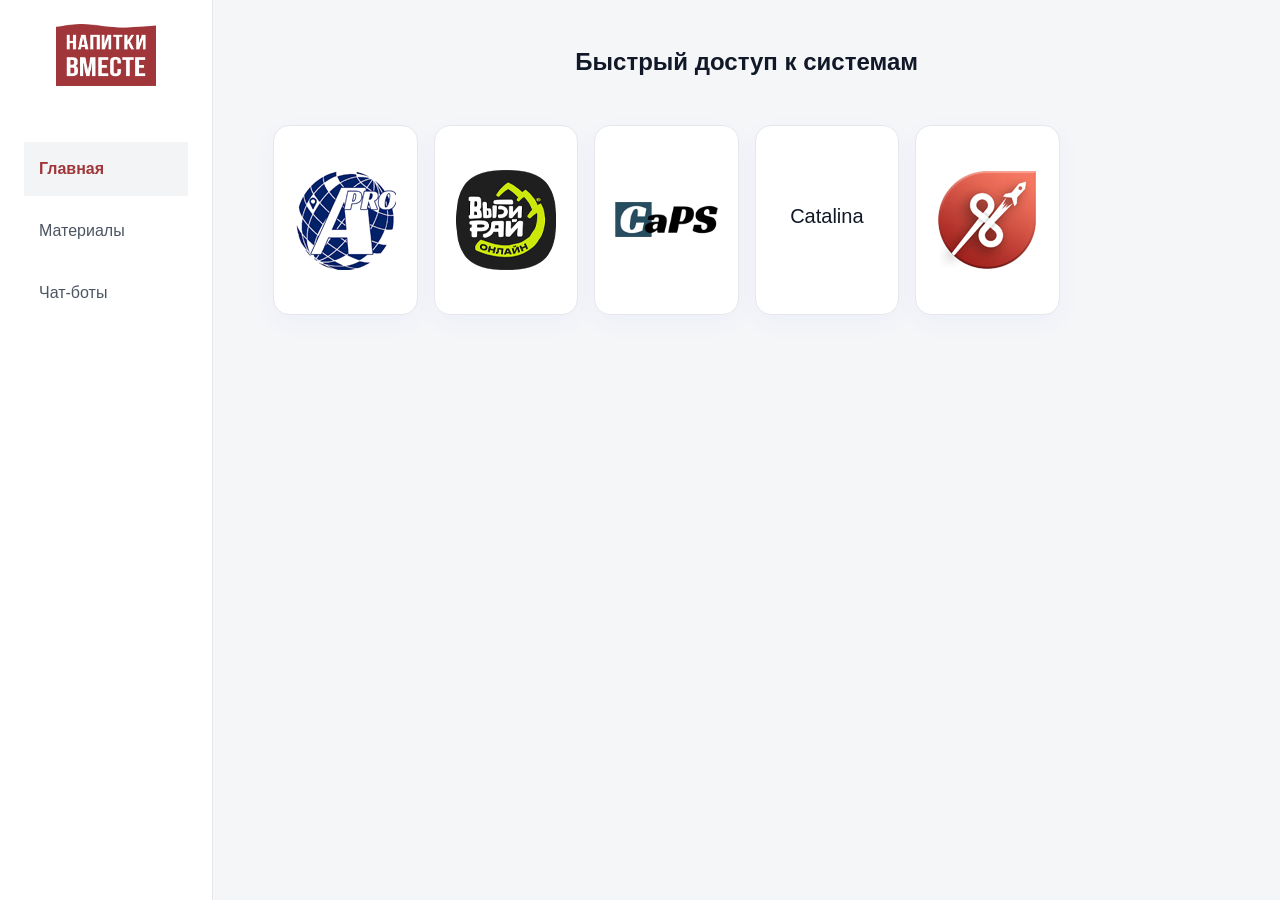
==== index.html @ d073a2fd "fix src images" ====
<!DOCTYPE html>
<html lang="ru">
<head>
    <meta charset="UTF-8">
    <meta name="viewport" content="width=device-width, initial-scale=1.0">
    <link rel="stylesheet" href="src/css/bootstrap.css">
    <link rel="stylesheet" href="src/css/main.css">
    <title>SWEHelp</title>
</head>
<body>
    <div class="page-shell">
        <div data-nav-mobile></div>

        <div class="container-fluid m-0 p-0">
            <div class="row min-vh-100 g-0">
                <div data-nav-sidebar></div>

                <main class="col-12 col-md-9 col-lg-10 p-4 p-lg-5">
                    <div class="container-fluid">
                        <div class="mb-4 text-center mb-5">
                            <h2 class="h4 fw-semibold mb-0">Быстрый доступ к системам</h2>
                        </div>

                        <div class="row g-3">
                            <div class="col-12 col-sm-6 col-lg-3 col-xl-2">
                                <a href="https://napitkivmeste.tech/atlas/" class="tile-link h-100 d-flex justify-content-center align-items-center">
                                    <div class="tile-body ">
                                        <img src="src/img/icon_text/Atlas.png" class="h-25" alt="Atlas" />
                                    </div>
                                    <span class="tile-hover">Перейти</span>
                                </a>
                            </div>
                            <div class="col-12 col-sm-6 col-lg-3 col-xl-2">
                                <a href="https://xn--80aabd5ahbordgv4l.xn--p1ai/" class="tile-link h-100 d-flex justify-content-center align-items-center">
                                    <div class="tile-body ">
                                        <img src="src/img/icon_text/b2b.png" class="m-0 p-0" alt="B2B" />
                                    </div>
                                    <span class="tile-hover">Перейти</span>
                                </a>
                            </div>
                            <div class="col-12 col-sm-6 col-lg-3 col-xl-2">
                                <a href="https://caps.napitkivmeste.tech/" class="tile-link h-100 d-flex justify-content-center align-items-center">
                                    <div class="tile-body ">
                                        <img src="src/img/icon_text/caps.png" class="m-0 p-0" alt="Caps" />
                                    </div>
                                    <span class="tile-hover">Перейти</span>
                                </a>
                            </div>
                            <div class="col-12 col-sm-6 col-lg-3 col-xl-2">
                                <a href="https://napitkivmeste.tech/catalina/" class="tile-link h-100 d-flex justify-content-center align-items-center">
                                    <div class="tile-body ">
                                        <h5>Catalina</h5>
                                    </div>
                                    <span class="tile-hover">Перейти</span>
                                </a>
                            </div>
                            <div class="col-12 col-sm-6 col-lg-3 col-xl-2">
                                <a href="https://sweweb3ru.napitkivmeste.pro/SalesWorksWeb_SCBD_Support/Login.aspx?ReturnUrl=%2fSalesWorksWeb_SCBD_Support%2fdefault.aspx#Product=MzM4MDQ%3d%24MzA2OQ%3d%3d%24QXphdFphZw%3d%3d&ViewMode=View" class="tile-link h-100 d-flex justify-content-center align-items-center">
                                    <div class="tile-body ">
                                        <img src="src/img/icon_text/swe.png" class="m-0 p-0" alt="SWE" />
                                    </div>
                                    <span class="tile-hover">Перейти</span>
                                </a>
                            </div>
                        </div>
                    </div>
                </main>
            </div>
        </div>
    </div>

    <script src="src/js/bootstrap.js"></script>
    <script src="src/js/main.js"></script>
</body>
</html>
---- src/css/main.css ----
* {
    box-sizing: border-box;
}

body {
    margin: 0;
    font-family: "Segoe UI", Roboto, Arial, sans-serif;
    background: #f5f6f8;
    color: #111827;
}

.page-shell {
    min-height: 100vh;
}

.sidebar {
    background: #ffffff;
    border-right: 1px solid #e5e7eb;
}

.brand {
    font-size: 1.1rem;
    font-weight: 700;
    letter-spacing: 0.02em;
}
.brand img {
    width: 100px;
}

.sidebar .nav-link,
.offcanvas-body .nav-link {
    color: #4b5563;
    transition: all 0.2s ease;
    padding: 15px;
    font-weight: 500;
}

.sidebar .nav-link:hover,
.sidebar .nav-link.active,
.offcanvas-body .nav-link:hover,
.offcanvas-body .nav-link.active {
    padding-left: 50;
    background: #f3f4f6;
}
.sidebar .nav-link.active,
.offcanvas-body .nav-link.active {
    color: #A03639;
    font-weight: bold;
}

.tile-link {
    position: relative;
    display: block;
    overflow: hidden;
    min-height: 190px;
    padding: 1.25rem;
    border: 1px solid #e5e7eb;
    border-radius: 1rem;
    background: #ffffff;
    color: inherit;
    text-decoration: none;
    box-shadow: 0 8px 24px rgba(2, 82, 255, 0.04);
    transition: transform 0.2s ease, box-shadow 0.2s ease;
}

.tile-link:hover {
    transform: translateY(-2px);
    box-shadow: 0 12px 32px rgba(17, 24, 39, 0.08);
}

.tile-body {
    position: relative;
    z-index: 1;
}

.tile-link img,
.tile-body img {
    width: auto;
    max-width: 100%;
    object-fit: contain;
    height: auto;
    display: block;
}

.tile-number {
    display: inline-block;
    margin-bottom: 1rem;
    font-size: 0.8rem;
    font-weight: 700;
    letter-spacing: 0.16em;
    color: #A03639;
}

.tile-hover {
    position: absolute;
    left: 0;
    right: 0;
    bottom: 0;
    height: 40px;
    display: flex;
    align-items: center;
    justify-content: center;
    background: #A03639;
    color: #ffffff;
    font-size: 0.9rem;
    font-weight: 600;
    transform: translateY(100%);
    transition: transform 0.25s ease;
}

.tile-link:hover .tile-hover {
    transform: translateY(0);
}

.content-card {
    background: #ffffff;
    border: 1px solid #e5e7eb;
    border-radius: 1rem;
    box-shadow: 0 10px 30px rgba(0, 81, 255, 0.04);
}

.btn-dark {
    border-radius: 999px;
    padding: 0.6rem 1.1rem;
}

.card-wrapper {
    display: flex;
}

.card-wrapper .card {
    width: 100%;
    height: 100%;
    display: flex;
    flex-direction: column;
}

.card-wrapper .card-body {
    display: flex;
    flex-direction: column;
    flex: 1;
}

.card-wrapper .card-text {
    flex: 1;
}

.chat-action-btn {
    width: 48px;
    height: 48px;
    display: inline-flex;
    align-items: center;
    justify-content: center;
    padding: 0;
    border-radius: 0.75rem;
    flex-shrink: 0;
    text-decoration: none;
}

.chat-action-btn:hover,
.chat-action-btn:focus-visible {
    color: inherit;
    text-decoration: none;
}

.chat-action-btn img {
    width: 20px;
    height: 20px;
    display: block;
    object-fit: contain;
    filter: brightness(0) invert(1);
}

/* resources */
.head-block input {
    padding: 10px;
    border-radius: 6px;
    max-width: 260px;
}

.resource-accordion {
    border: 1px solid #e5e7eb;
    border-radius: 1rem;
    background: #ffffff;
    overflow: hidden;
}



.accordion-toggle {
    color: #111827;
    font-size: 1rem;
    height: 85px;
}

.accordion-toggle:hover {
    background: #f9fafb;
}

.accordion-icon {
    display: inline-flex;
    align-items: center;
    justify-content: center;
    width: 24px;
    height: 24px;
    border-radius: 50%;
    background: #f3f4f6;
    transition: background 0.2s ease;
    font-weight: 700;
}

.accordion-icon::after {
    content: '+';
    color: #111827;
    font-size: 1rem;
}

.accordion-toggle.collapsed .accordion-icon::after {
    content: '+';
}
.accordion-toggle:not(.collapsed) .accordion-icon::after {
    content: '-';
}
.resource-accordion .title {
    font-weight: bold;
}
.resource-accordion .title img {
    width: 50px;
}
.resource-accordion .title span {
    margin-left: 0.5rem;
}

.row.accordion {
    align-items: flex-start;
}
.resource-list {
    padding: 1rem;
    border-radius: 0.8rem;
    background: #f9fafb;
    border: 1px solid #eceff3;
}

.resource-list a {
    color: #374151;
    text-decoration: none;
}

.resource-list a:hover {
    color: #A03639;
}

.list-item {
    width: 100%;
}

.item-icon {
    width:50px;
    height:50px;
    display: inline-flex;
    align-items: center;
    justify-content: center;
    border-radius: 0.7rem;
    color: #A03639;
    font-size: 1.05rem;
}

.item-content {
    flex: 1;
}

@media (max-width: 767.98px) {
    .head-block input {
        max-width: 100%;
    }
}

/* chats */
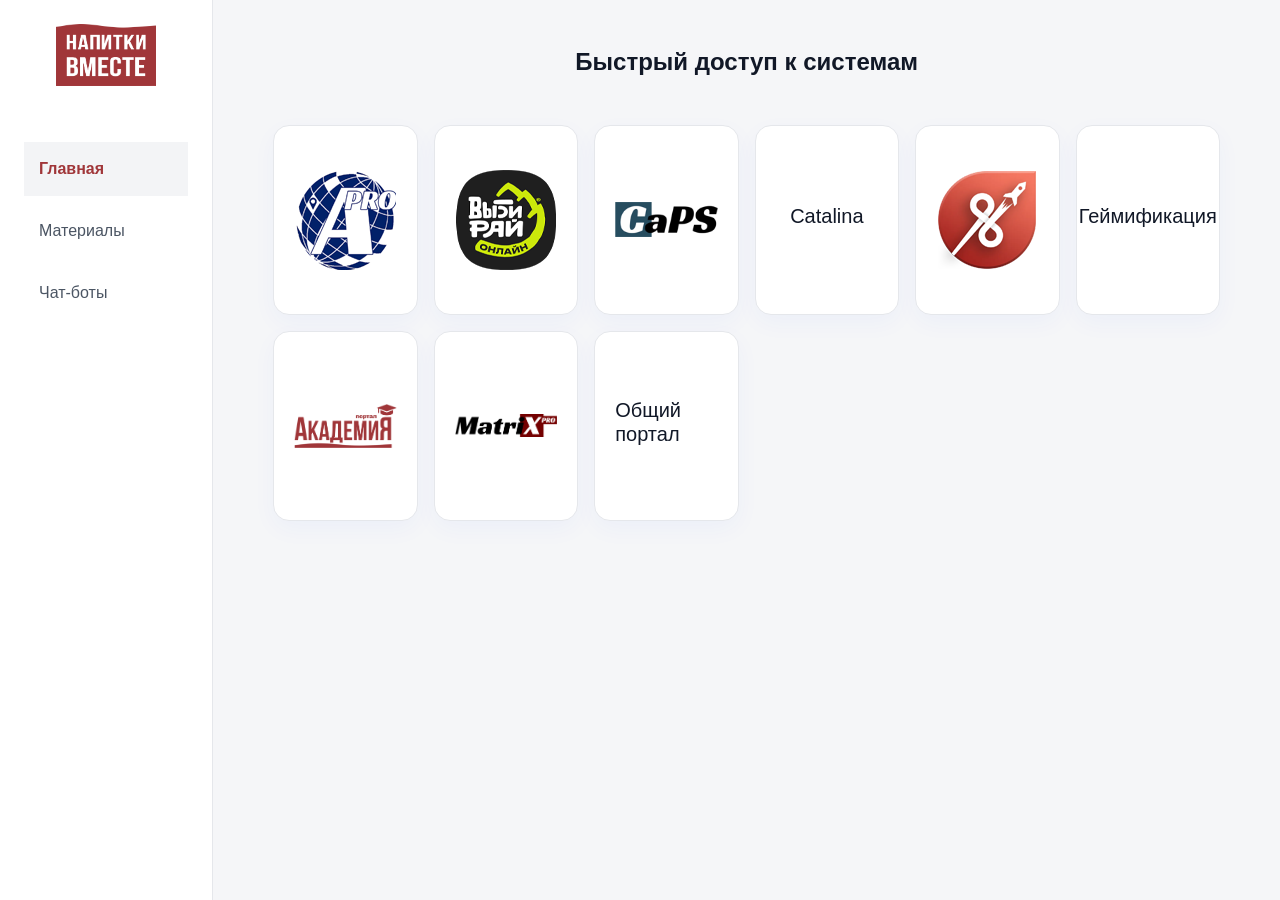
==== commit 2f69acd1: "add btn-link and replace text to tmar" ====
--- a/index.html
+++ b/index.html
@@ -62,6 +62,38 @@
                                     <span class="tile-hover">Перейти</span>
                                 </a>
                             </div>
+                            <div class="col-12 col-sm-6 col-lg-3 col-xl-2">
+                                <a href="https://napitkivmeste.tech/a-gami/login" class="tile-link h-100 d-flex justify-content-center align-items-center">
+                                    <div class="tile-body ">
+                                        <h5>Геймификация</h5>
+                                    </div>
+                                    <span class="tile-hover">Перейти</span>
+                                </a>
+                            </div>
+                            <div class="col-12 col-sm-6 col-lg-3 col-xl-2">
+                                <a href="https://academia-portal.napitkivmeste.ru/home" class="tile-link h-100 d-flex justify-content-center align-items-center">
+                                    <div class="tile-body ">
+                                        <img src="src/img/icon_text/academia.png" class="m-0 p-0" alt="Академия" />
+                                    </div>
+                                    <span class="tile-hover">Перейти</span>
+                                </a>
+                            </div>
+                            <div class="col-12 col-sm-6 col-lg-3 col-xl-2">
+                                <a href="https://napitkivmeste.tech/matrix/" class="tile-link h-100 d-flex justify-content-center align-items-center">
+                                    <div class="tile-body ">
+                                        <img src="src/img/icon_text/matrix.png" class="m-0 p-0" alt="Академия" />
+                                    </div>
+                                    <span class="tile-hover">Перейти</span>
+                                </a>
+                            </div>
+                            <div class="col-12 col-sm-6 col-lg-3 col-xl-2">
+                                <a href="https://napitkivmeste.tech/" class="tile-link h-100 d-flex justify-content-center align-items-center">
+                                    <div class="tile-body ">
+                                        <h5>Общий портал</h5>
+                                    </div>
+                                    <span class="tile-hover">Перейти</span>
+                                </a>
+                            </div>
                         </div>
                     </div>
                 </main>
--- a/src/css/main.css
+++ b/src/css/main.css
@@ -156,6 +156,10 @@
     flex-shrink: 0;
     text-decoration: none;
 }
+.chat-action-btn#max {
+    background-color: #7f0dfd;
+    border: 1px solid #7f0dfd;
+}
 
 .chat-action-btn:hover,
 .chat-action-btn:focus-visible {
@@ -275,4 +279,4 @@
     }
 }
 
-/* chats */+/* chats */
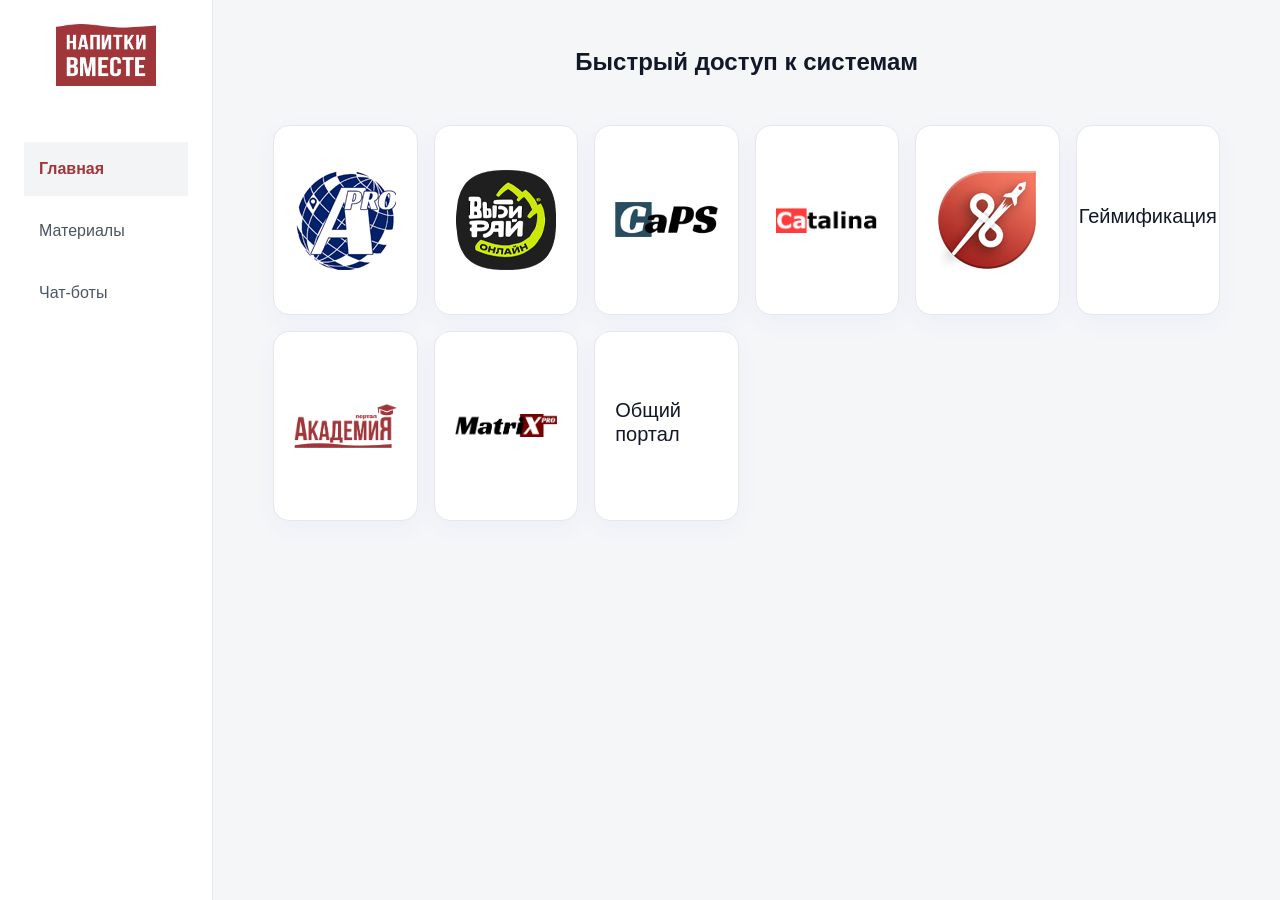
==== commit d686517d: "change logo catalina" ====
--- a/index.html
+++ b/index.html
@@ -49,7 +49,7 @@
                             <div class="col-12 col-sm-6 col-lg-3 col-xl-2">
                                 <a href="https://napitkivmeste.tech/catalina/" class="tile-link h-100 d-flex justify-content-center align-items-center">
                                     <div class="tile-body ">
-                                        <h5>Catalina</h5>
+                                        <img src="src/img/icon_text/Catalina.png" class="m-0 p-0" alt="Catalina">
                                     </div>
                                     <span class="tile-hover">Перейти</span>
                                 </a>
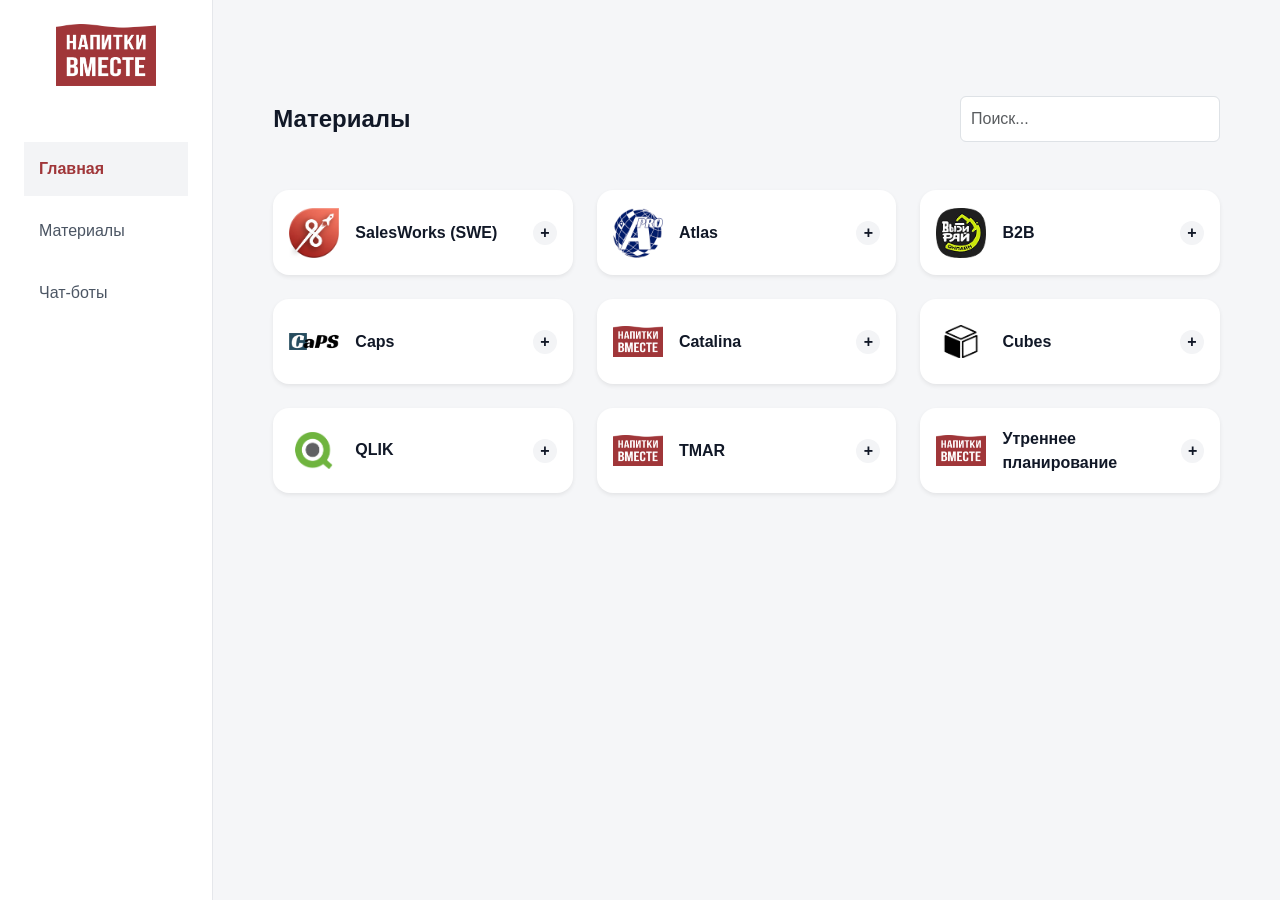
==== commit 18466c07: "change start pages" ====
--- a/index.html
+++ b/index.html
@@ -4,6 +4,7 @@
     <meta charset="UTF-8">
     <meta name="viewport" content="width=device-width, initial-scale=1.0">
     <link rel="stylesheet" href="src/css/bootstrap.css">
+    <link rel="stylesheet" href="https://cdn.jsdelivr.net/npm/bootstrap-icons@1.11.3/font/bootstrap-icons.min.css">
     <link rel="stylesheet" href="src/css/main.css">
     <title>SWEHelp</title>
 </head>
@@ -17,84 +18,464 @@
 
                 <main class="col-12 col-md-9 col-lg-10 p-4 p-lg-5">
                     <div class="container-fluid">
-                        <div class="mb-4 text-center mb-5">
-                            <h2 class="h4 fw-semibold mb-0">Быстрый доступ к системам</h2>
+                        <div class="head-block mb-4 mb-md-5 mt-3 mt-md-5 d-flex flex-column flex-md-row align-items-md-center justify-content-between gap-2">
+                            <h2 class="h4 fw-semibold mb-0 text-center">Материалы</h2>
+                            <input type="text" class="form-control w-md-25" placeholder="Поиск..." />
                         </div>
-
-                        <div class="row g-3">
-                            <div class="col-12 col-sm-6 col-lg-3 col-xl-2">
-                                <a href="https://napitkivmeste.tech/atlas/" class="tile-link h-100 d-flex justify-content-center align-items-center">
-                                    <div class="tile-body ">
-                                        <img src="src/img/icon_text/Atlas.png" class="h-25" alt="Atlas" />
-                                    </div>
-                                    <span class="tile-hover">Перейти</span>
-                                </a>
-                            </div>
-                            <div class="col-12 col-sm-6 col-lg-3 col-xl-2">
-                                <a href="https://xn--80aabd5ahbordgv4l.xn--p1ai/" class="tile-link h-100 d-flex justify-content-center align-items-center">
-                                    <div class="tile-body ">
-                                        <img src="src/img/icon_text/b2b.png" class="m-0 p-0" alt="B2B" />
-                                    </div>
-                                    <span class="tile-hover">Перейти</span>
-                                </a>
-                            </div>
-                            <div class="col-12 col-sm-6 col-lg-3 col-xl-2">
-                                <a href="https://caps.napitkivmeste.tech/" class="tile-link h-100 d-flex justify-content-center align-items-center">
-                                    <div class="tile-body ">
-                                        <img src="src/img/icon_text/caps.png" class="m-0 p-0" alt="Caps" />
-                                    </div>
-                                    <span class="tile-hover">Перейти</span>
-                                </a>
-                            </div>
-                            <div class="col-12 col-sm-6 col-lg-3 col-xl-2">
-                                <a href="https://napitkivmeste.tech/catalina/" class="tile-link h-100 d-flex justify-content-center align-items-center">
-                                    <div class="tile-body ">
-                                        <img src="src/img/icon_text/Catalina.png" class="m-0 p-0" alt="Catalina">
-                                    </div>
-                                    <span class="tile-hover">Перейти</span>
-                                </a>
-                            </div>
-                            <div class="col-12 col-sm-6 col-lg-3 col-xl-2">
-                                <a href="https://sweweb3ru.napitkivmeste.pro/SalesWorksWeb_SCBD_Support/Login.aspx?ReturnUrl=%2fSalesWorksWeb_SCBD_Support%2fdefault.aspx#Product=MzM4MDQ%3d%24MzA2OQ%3d%3d%24QXphdFphZw%3d%3d&ViewMode=View" class="tile-link h-100 d-flex justify-content-center align-items-center">
-                                    <div class="tile-body ">
-                                        <img src="src/img/icon_text/swe.png" class="m-0 p-0" alt="SWE" />
-                                    </div>
-                                    <span class="tile-hover">Перейти</span>
-                                </a>
-                            </div>
-                            <div class="col-12 col-sm-6 col-lg-3 col-xl-2">
-                                <a href="https://napitkivmeste.tech/a-gami/login" class="tile-link h-100 d-flex justify-content-center align-items-center">
-                                    <div class="tile-body ">
-                                        <h5>Геймификация</h5>
-                                    </div>
-                                    <span class="tile-hover">Перейти</span>
-                                </a>
-                            </div>
-                            <div class="col-12 col-sm-6 col-lg-3 col-xl-2">
-                                <a href="https://academia-portal.napitkivmeste.ru/home" class="tile-link h-100 d-flex justify-content-center align-items-center">
-                                    <div class="tile-body ">
-                                        <img src="src/img/icon_text/academia.png" class="m-0 p-0" alt="Академия" />
-                                    </div>
-                                    <span class="tile-hover">Перейти</span>
-                                </a>
-                            </div>
-                            <div class="col-12 col-sm-6 col-lg-3 col-xl-2">
-                                <a href="https://napitkivmeste.tech/matrix/" class="tile-link h-100 d-flex justify-content-center align-items-center">
-                                    <div class="tile-body ">
-                                        <img src="src/img/icon_text/matrix.png" class="m-0 p-0" alt="Академия" />
-                                    </div>
-                                    <span class="tile-hover">Перейти</span>
-                                </a>
-                            </div>
-                            <div class="col-12 col-sm-6 col-lg-3 col-xl-2">
-                                <a href="https://napitkivmeste.tech/" class="tile-link h-100 d-flex justify-content-center align-items-center">
-                                    <div class="tile-body ">
-                                        <h5>Общий портал</h5>
-                                    </div>
-                                    <span class="tile-hover">Перейти</span>
-                                </a>
+                        <div class="row accordion" id="resourceAccordion">
+                            
+                            <div class="card-wrapper col-12 col-lg-6 col-xl-4">
+                                <div class="resource-accordion card border-0 shadow-sm h-100 mb-4">
+                                    <div class="card-body p-0">
+                                        <button class="accordion-toggle collapsed w-100 text-start border-0 bg-transparent px-3 py-4 fw-semibold d-flex justify-content-between align-items-center" type="button" data-bs-toggle="collapse" data-bs-target="#resource-swe" aria-expanded="false" aria-controls="resource-swe">
+                                            <div class="title d-flex align-items-center gap-2">
+                                                <img src="src/img/swe.png" alt="SalesWorks" class="icon">
+                                                <span>SalesWorks (SWE)</span>
+                                            </div>
+                                            <span class="accordion-icon"></span>
+                                        </button>
+                                        <div class="collapse" data-bs-parent="#resourceAccordion" id="resource-swe">
+                                            <div class="px-2">
+                                                <div class="row">
+                                                    <ul class="list-group list-group-flush">
+                                                        <li class="list-group-item">
+                                                            <div class="list-item d-flex align-items-center justify-content-between gap-3">
+                                                                <div class="d-flex align-items-center gap-2 flex-grow-1">
+                                                                    <div class="item-icon">
+                                                                        <i class="bi bi-file-earmark-pdf"></i>
+                                                                    </div>
+                                                                    <div class="item-content">
+                                                                        <h6 class="mb-1">Тренинговый материал Работы в системе Sales Works (Mobile)</h6>
+                                                                        <p class="text-muted mb-0 small">PDF</p>
+                                                                    </div>
+                                                                </div>
+                                                                <a class="btn btn-sm btn-primary py-2 px-3" href="src/materials/SWE/Тренинговый_материал_Работа_в_системе_Sales_Works_(Mobile).pdf" target="_blank" rel="noopener noreferrer">Открыть</a>
+                                                            </div>
+                                                        </li>
+                                                        <li class="list-group-item">
+                                                            <div class="list-item d-flex align-items-center justify-content-between gap-3">
+                                                                <div class="d-flex align-items-center gap-2 flex-grow-1">
+                                                                    <div class="item-icon">
+                                                                        <i class="bi bi-file-earmark-pdf"></i>
+                                                                    </div>
+                                                                    <div class="item-content">
+                                                                        <h6 class="mb-1">Тренинговый материал Работа в SWE WEB</h6>
+                                                                        <p class="text-muted mb-0 small">PDF</p>
+                                                                    </div>
+                                                                </div>
+                                                                <a class="btn btn-sm btn-primary py-2 px-3" href="src/materials/SWE/Тренинговый_материал_Работа_в_SWE_WEB.pdf" target="_blank" rel="noopener noreferrer">Открыть</a>
+                                                            </div>
+                                                        </li>
+                                                        <li class="list-group-item">
+                                                            <div class="list-item d-flex align-items-center justify-content-between gap-3">
+                                                                <div class="d-flex align-items-center gap-2 flex-grow-1">
+                                                                    <div class="item-icon">
+                                                                        <i class="bi bi-file-earmark-pdf"></i>
+                                                                    </div>
+                                                                    <div class="item-content">
+                                                                        <h6 class="mb-1">Установочный файл SWE Mobile</h6>
+                                                                        <p class="text-muted mb-0 small">PDF</p>
+                                                                    </div>
+                                                                </div>
+                                                                <a class="btn btn-sm btn-primary py-2 px-3" href="src/materials/SWE/SWEAndroidMobileInstaller 2.73.30.11864.apk" target="_blank" rel="noopener noreferrer">Скачать</a>
+                                                            </div>
+                                                        </li>
+                                                        <li class="list-group-item">
+                                                            <div class="list-item d-flex align-items-center justify-content-between gap-3">
+                                                                <div class="d-flex align-items-center gap-2 flex-grow-1">
+                                                                    <div class="item-icon">
+                                                                        <i class="bi bi-file-earmark-pdf"></i>
+                                                                    </div>
+                                                                    <div class="item-content">
+                                                                        <h6 class="mb-1">Тренинговый материал Работа в системе Sales Works (Manager Module)</h6>
+                                                                        <p class="text-muted mb-0 small">PDF</p>
+                                                                    </div>
+                                                                </div>
+                                                                <a class="btn btn-sm btn-primary py-2 px-3" href="src/materials/SWE/Тренинговый%20материал_Работа%20в%20системе%20Sales%20Works%20(Manager%20Module).pdf" target="_blank" rel="noopener noreferrer">Открыть</a>
+                                                            </div>
+                                                        </li>
+                                                    </ul>
+                                                </div>
+                                            </div>
+                                        </div>
+                                    </div>
+                                </div>
+                            </div>
+
+                            <div class="card-wrapper col-12 col-lg-6 col-xl-4">
+                                <div class="resource-accordion card border-0 shadow-sm h-100 mb-4">
+                                    <div class="card-body p-0">
+                                        <button class="accordion-toggle collapsed w-100 text-start border-0 bg-transparent px-3 py-4 pb-4 fw-semibold d-flex justify-content-between align-items-center" type="button" data-bs-toggle="collapse" data-bs-target="#resource-atlas-sm" aria-expanded="false" aria-controls="resource-atlas-sm">
+                                            <div class="title d-flex align-items-center gap-2">
+                                                <img src="src/img/atlas.png" alt="Atlas" class="icon">
+                                                <span>Atlas</span>
+                                            </div>
+                                            <span class="accordion-icon"></span>
+                                        </button>
+                                        <div class="collapse" data-bs-parent="#resourceAccordion" id="resource-atlas-sm">
+                                            <div class="px-2">
+                                                <div class="row">
+                                                    <ul class="list-group list-group-flush pb-0">
+                                                        <li class="list-group-item">
+                                                            <div class="list-item d-flex align-items-center justify-content-between gap-3">
+                                                                <div class="d-flex align-items-center gap-2 flex-grow-1">
+                                                                    <div class="item-icon">
+                                                                        <i class="bi bi-file-earmark-pdf"></i>
+                                                                    </div>
+                                                                    <div class="item-content">
+                                                                        <h6 class="mb-1">Тренинговый материал AtlasPro</h6>
+                                                                        <p class="text-muted mb-0 small">PDF</p>
+                                                                    </div>
+                                                                </div>
+                                                                <a class="btn btn-sm btn-primary py-2 px-3" href="src/materials/Atlas%20+%20SM/Тренинговый_материал_AtlasPro.pdf" target="_blank" rel="noopener noreferrer">Открыть</a>
+                                                            </div>
+                                                        </li>
+                                                        <li class="list-group-item">
+                                                            <div class="list-item d-flex align-items-center justify-content-between gap-3">
+                                                                <div class="d-flex align-items-center gap-2 flex-grow-1">
+                                                                    <div class="item-icon">
+                                                                        <i class="bi bi-file-earmark-pdf"></i>
+                                                                    </div>
+                                                                    <div class="item-content">
+                                                                        <h6 class="mb-1">Тренинговый материал SmartMerch</h6>
+                                                                        <p class="text-muted mb-0 small">PDF</p>
+                                                                    </div>
+                                                                </div>
+                                                                <a class="btn btn-sm btn-primary py-2 px-3" href="src/materials/Atlas%20+%20SM/Тренинговый_материал_SmartMerch.pdf" target="_blank" rel="noopener noreferrer">Открыть</a>
+                                                            </div>
+                                                        </li>
+                                                    </ul>
+                                                </div>
+                                            </div>
+                                        </div>
+                                    </div>
+                                </div>
+                            </div>
+
+                            <div class="card-wrapper col-12 col-lg-6 col-xl-4">
+                                <div class="resource-accordion card border-0 shadow-sm h-100 mb-4">
+                                    <div class="card-body p-0">
+                                        <button class="accordion-toggle collapsed w-100 text-start border-0 bg-transparent px-3 py-4 pb-4 fw-semibold d-flex justify-content-between align-items-center" type="button" data-bs-toggle="collapse" data-bs-target="#resource-b2b" aria-expanded="false" aria-controls="resource-b2b">
+                                            <div class="title d-flex align-items-center gap-2">
+                                                <img src="src/img/b2b.png" alt="B2B" class="icon">
+                                                <span>B2B</span>
+                                            </div>
+                                            <span class="accordion-icon"></span>
+                                        </button>
+                                        <div class="collapse" data-bs-parent="#resourceAccordion" id="resource-b2b">
+                                            <div class="px-2">
+                                                <div class="row">
+                                                    <ul class="list-group list-group-flush">
+                                                        <li class="list-group-item">
+                                                            <div class="list-item d-flex align-items-center justify-content-between gap-3">
+                                                                <div class="d-flex align-items-center gap-2 flex-grow-1">
+                                                                    <div class="item-icon">
+                                                                        <i class="bi bi-file-earmark-pdf"></i>
+                                                                    </div>
+                                                                    <div class="item-content">
+                                                                        <h6 class="mb-1">Тренинговый материал B2B</h6>
+                                                                        <p class="text-muted mb-0 small">PDF</p>
+                                                                    </div>
+                                                                </div>
+                                                                <a class="btn btn-sm btn-primary py-2 px-3" href="src/materials/B2B/Тренинговый_материал_B2B.pdf" target="_blank" rel="noopener noreferrer">Открыть</a>
+                                                            </div>
+                                                        </li>
+                                                    </ul>
+                                                </div>
+                                            </div>
+                                        </div>
+                                    </div>
+                                </div>
+                            </div>
+
+                            <div class="card-wrapper col-12 col-lg-6 col-xl-4">
+                                <div class="resource-accordion card border-0 shadow-sm h-100 mb-4">
+                                    <div class="card-body p-0">
+                                        <button class="accordion-toggle collapsed w-100 text-start border-0 bg-transparent px-3 py-4 fw-semibold d-flex justify-content-between align-items-center" type="button" data-bs-toggle="collapse" data-bs-target="#resource-caps" aria-expanded="false" aria-controls="resource-caps">
+                                            <div class="title d-flex align-items-center gap-2">
+                                                <img src="src/img/caps.jpg" alt="Caps" class="icon">
+                                                <span>Caps</span>
+                                            </div>
+                                            <span class="accordion-icon"></span>
+                                        </button>
+                                        <div class="collapse" data-bs-parent="#resourceAccordion" id="resource-caps">
+                                            <div class="px-2">
+                                                <div class="row">
+                                                    <ul class="list-group list-group-flush">
+                                                        <li class="list-group-item">
+                                                            <div class="list-item d-flex align-items-center justify-content-between gap-3">
+                                                                <div class="d-flex align-items-center gap-2 flex-grow-1">
+                                                                    <div class="item-icon">
+                                                                        <i class="bi bi-file-earmark-pdf"></i>
+                                                                    </div>
+                                                                    <div class="item-content">
+                                                                        <h6 class="mb-1">Тренинговый материал ТМАР (Для ТСС) </h6>
+                                                                        <p class="text-muted mb-0 small">PDF</p>
+                                                                    </div>
+                                                                </div>
+                                                                <a class="btn btn-sm btn-primary py-2 px-3" href="src/materials/Caps/Тренинговый_материал_Капс.pdf" target="_blank" rel="noopener noreferrer">Открыть</a>
+                                                            </div>
+                                                        </li>
+                                                    </ul>
+                                                </div>
+                                            </div>
+                                        </div>
+                                    </div>
+                                </div>
+                            </div>
+
+                            <div class="card-wrapper col-12 col-lg-6 col-xl-4">
+                                <div class="resource-accordion card border-0 shadow-sm h-100 mb-4">
+                                    <div class="card-body p-0">
+                                        <button class="accordion-toggle collapsed w-100 text-start border-0 bg-transparent px-3 py-4 fw-semibold d-flex justify-content-between align-items-center" type="button" data-bs-toggle="collapse" data-bs-target="#resource-catalina" aria-expanded="false" aria-controls="resource-catalina">
+                                            <div class="title d-flex align-items-center gap-2">
+                                                <img src="src/img/logo.png">
+                                                <span>Catalina</span>
+                                            </div>
+                                            <span class="accordion-icon"></span>
+                                        </button>
+                                        <div class="collapse" data-bs-parent="#resourceAccordion" id="resource-catalina">
+                                            <div class="px-2">
+                                                <div class="row">
+                                                    <ul class="list-group list-group-flush">
+                                                        <li class="list-group-item">
+                                                            <div class="list-item d-flex align-items-center justify-content-between gap-3">
+                                                                <div class="d-flex align-items-center gap-2 flex-grow-1">
+                                                                    <div class="item-icon">
+                                                                        <i class="bi bi-file-earmark-pdf"></i>
+                                                                    </div>
+                                                                    <div class="item-content">
+                                                                        <h6 class="mb-1">Тренинговый материал Catalina</h6>
+                                                                        <p class="text-muted mb-0 small">PDF</p>
+                                                                    </div>
+                                                                </div>
+                                                                <a class="btn btn-sm btn-primary py-2 px-3" href="src/materials/Catalina/Тренинговый_материал_Catalina.pdf" target="_blank" rel="noopener noreferrer">Открыть</a>
+                                                            </div>
+                                                        </li>
+                                                    </ul>
+                                                </div>
+                                            </div>
+                                        </div>
+                                    </div>
+                                </div>
+                            </div>
+
+                            <div class="card-wrapper col-12 col-lg-6 col-xl-4">
+                                <div class="resource-accordion card border-0 shadow-sm h-100 mb-4">
+                                    <div class="card-body p-0">
+                                        <button class="accordion-toggle collapsed w-100 text-start border-0 bg-transparent px-3 py-4 fw-semibold d-flex justify-content-between align-items-center" type="button" data-bs-toggle="collapse" data-bs-target="#resource-cubes" aria-expanded="false" aria-controls="resource-cubes">
+                                            <div class="title d-flex align-items-center gap-2">
+                                                <img src="src/img/Cubes.png" alt="Cubes" class="icon">
+                                                <span>Cubes</span>
+                                            </div>
+                                            <span class="accordion-icon"></span>
+                                        </button>
+                                        <div class="collapse" data-bs-parent="#resourceAccordion" id="resource-cubes">
+                                            <div class="px-2">
+                                                <div class="row">
+                                                    <ul class="list-group list-group-flush">
+                                                        <li class="list-group-item">
+                                                            <div class="list-item d-flex align-items-center justify-content-between gap-3">
+                                                                <div class="d-flex align-items-center gap-2 flex-grow-1">
+                                                                    <div class="item-icon">
+                                                                        <i class="bi bi-file-earmark-pdf"></i>
+                                                                    </div>
+                                                                    <div class="item-content">
+                                                                        <h6 class="mb-1">Изменение подключения в запросах</h6>
+                                                                        <p class="text-muted mb-0 small">PDF</p>
+                                                                    </div>
+                                                                </div>
+                                                                <a class="btn btn-sm btn-primary py-2 px-3" href="src/materials/Cubes/Изменение_подключения_в_запросах.pdf" target="_blank" rel="noopener noreferrer">Открыть</a>
+                                                            </div>
+                                                        </li>
+                                                        <li class="list-group-item">
+                                                            <div class="list-item d-flex align-items-center justify-content-between gap-3">
+                                                                <div class="d-flex align-items-center gap-2 flex-grow-1">
+                                                                    <div class="item-icon">
+                                                                        <i class="bi bi-file-earmark-pdf"></i>
+                                                                    </div>
+                                                                    <div class="item-content">
+                                                                        <h6 class="mb-1">Изменение подключения в кубах</h6>
+                                                                        <p class="text-muted mb-0 small">PDF</p>
+                                                                    </div>
+                                                                </div>
+                                                                <a class="btn btn-sm btn-primary py-2 px-3" href="src/materials/Cubes/Изменение_подключения_в_кубах.pdf" target="_blank" rel="noopener noreferrer">Открыть</a>
+                                                            </div>
+                                                        </li>
+                                                        <li class="list-group-item">
+                                                            <div class="list-item d-flex align-items-center justify-content-between gap-3">
+                                                                <div class="d-flex align-items-center gap-2 flex-grow-1">
+                                                                    <div class="item-icon">
+                                                                        <i class="bi bi-file-earmark-zip"></i>
+                                                                    </div>
+                                                                    <div class="item-content">
+                                                                        <h6 class="mb-1">Cubes.zip</h6>
+                                                                        <p class="text-muted mb-0 small">ZIP</p>
+                                                                    </div>
+                                                                </div>
+                                                                <a class="btn btn-sm btn-primary py-2 px-3" href="src/materials/Cubes/Cubes.zip" target="_blank" rel="noopener noreferrer">Открыть</a>
+                                                            </div>
+                                                        </li>
+                                                    </ul>
+                                                </div>
+                                            </div>
+                                        </div>
+                                    </div>
+                                </div>
+                            </div>
+
+                            <div class="card-wrapper col-12 col-lg-6 col-xl-4">
+                                <div class="resource-accordion card border-0 shadow-sm h-100 mb-4">
+                                    <div class="card-body p-0">
+                                            <button class="accordion-toggle collapsed w-100 text-start border-0 bg-transparent px-3 py-4 fw-semibold d-flex justify-content-between align-items-center" type="button" data-bs-toggle="collapse" data-bs-target="#resource-qlik" aria-expanded="false" aria-controls="resource-qlik">
+                                            <div class="title d-flex align-items-center gap-2">
+                                                <img src="src/img/qlik.png" alt="QLIK" class="icon">
+                                                <span>QLIK</span>
+                                            </div>
+                                            <span class="accordion-icon"></span>
+                                        </button>
+                                        <div class="collapse" data-bs-parent="#resourceAccordion" id="resource-qlik">
+                                            <div class="px-2">
+                                                <div class="row">
+                                                    <ul class="list-group list-group-flush">
+                                                        <li class="list-group-item">
+                                                            <div class="list-item d-flex align-items-center justify-content-between gap-3">
+                                                                <div class="d-flex align-items-center gap-2 flex-grow-1">
+                                                                    <div class="item-icon">
+                                                                        <i class="bi bi-file-earmark-pdf"></i>
+                                                                    </div>
+                                                                    <div class="item-content">
+                                                                        <h6 class="mb-1">Тренинговый материал Qlik Sense Hub DSR</h6>
+                                                                        <p class="text-muted mb-0 small">PDF</p>
+                                                                    </div>
+                                                                </div>
+                                                                <a class="btn btn-sm btn-primary py-2 px-3" href="src/materials/QLIK/Тренинговый_материал_Qlik_Sense_Hub_DSR.pdf" target="_blank" rel="noopener noreferrer">Открыть</a>
+                                                            </div>
+                                                        </li>
+                                                        <li class="list-group-item">
+                                                            <div class="list-item d-flex align-items-center justify-content-between gap-3">
+                                                                <div class="d-flex align-items-center gap-2 flex-grow-1">
+                                                                    <div class="item-icon">
+                                                                        <i class="bi bi-file-earmark-pdf"></i>
+                                                                    </div>
+                                                                    <div class="item-content">
+                                                                        <h6 class="mb-1">Тренинговый материал Qlik Sense Hub</h6>
+                                                                        <p class="text-muted mb-0 small">PDF</p>
+                                                                    </div>
+                                                                </div>
+                                                                <a class="btn btn-sm btn-primary py-2 px-3" href="src/materials/QLIK/Тренинговый_материал_Qlik_Sense_Hub.pdf" target="_blank" rel="noopener noreferrer">Открыть</a>
+                                                            </div>
+                                                        </li>
+                                                        <li class="list-group-item">
+                                                            <div class="list-item d-flex align-items-center justify-content-between gap-3">
+                                                                <div class="d-flex align-items-center gap-2 flex-grow-1">
+                                                                    <div class="item-icon">
+                                                                        <i class="bi bi-file-earmark-pdf"></i>
+                                                                    </div>
+                                                                    <div class="item-content">
+                                                                        <h6 class="mb-1">Тренинговый материал Qlik Sense Hub Trade Equipment</h6>
+                                                                        <p class="text-muted mb-0 small">PDF</p>
+                                                                    </div>
+                                                                </div>
+                                                                <a class="btn btn-sm btn-primary py-2 px-3" href="src/materials/QLIK/Тренинговый%20материал%20Qlik%20Sense%20Hub_Trade%20Equipment.pdf" target="_blank" rel="noopener noreferrer">Открыть</a>
+                                                            </div>
+                                                        </li>
+                                                    </ul>
+                                                </div>
+                                            </div>
+                                        </div>
+                                    </div>
+                                </div>
+                            </div>
+
+                            <div class="card-wrapper col-12 col-lg-6 col-xl-4">
+                                <div class="resource-accordion card border-0 shadow-sm h-100 mb-4">
+                                    <div class="card-body p-0">
+                                        <button class="accordion-toggle collapsed w-100 text-start border-0 bg-transparent px-3 py-4 fw-semibold d-flex justify-content-between align-items-center" type="button" data-bs-toggle="collapse" data-bs-target="#resource-tmar" aria-expanded="false" aria-controls="resource-tmar">
+                                            <div class="title d-flex align-items-center gap-2">
+                                                <img src="src/img/logo.png" alt="TMAR" class="icon">
+                                                <span>TMAR</span>
+                                            </div>
+                                            <span class="accordion-icon"></span>
+                                        </button>
+                                        <div class="collapse" data-bs-parent="#resourceAccordion" id="resource-tmar">
+                                            <div class="px-2">
+                                                <div class="row">
+                                                    <ul class="list-group list-group-flush">
+                                                        <li class="list-group-item">
+                                                            <div class="list-item d-flex align-items-center justify-content-between gap-3">
+                                                                <div class="d-flex align-items-center gap-2 flex-grow-1">
+                                                                    <div class="item-icon">
+                                                                        <i class="bi bi-file-earmark-pdf"></i>
+                                                                    </div>
+                                                                    <div class="item-content">
+                                                                        <h6 class="mb-1">Тренинговый материал TMAR for SalesTeam [ТСС]</h6>
+                                                                        <p class="text-muted mb-0 small">PDF</p>
+                                                                    </div>
+                                                                </div>
+                                                                <a class="btn btn-sm btn-primary py-2 px-3" href="src/materials/TMAR/Тренинговый_материал_TMAR_for_SalesTeam(для_ТСС).PDF" target="_blank" rel="noopener noreferrer">Открыть</a>
+                                                            </div>
+                                                        </li>
+                                                        <li class="list-group-item">
+                                                            <div class="list-item d-flex align-items-center justify-content-between gap-3">
+                                                                <div class="d-flex align-items-center gap-2 flex-grow-1">
+                                                                    <div class="item-icon">
+                                                                        <i class="bi bi-file-earmark-pdf"></i>
+                                                                    </div>
+                                                                    <div class="item-content">
+                                                                        <h6 class="mb-1">Тренинговый материал TMAR for SalesTeam [Фаза 2]</h6>
+                                                                        <p class="text-muted mb-0 small">PDF</p>
+                                                                    </div>
+                                                                </div>
+                                                                <a class="btn btn-sm btn-primary py-2 px-3" href="src/materials/TMAR/Тренинговый_материал_TMAR_phase 2 for SalesTeam_TMTeam (1).pdf" target="_blank" rel="noopener noreferrer">Открыть</a>
+                                                            </div>
+                                                        </li>
+                                                    </ul>
+                                                </div>
+                                            </div>
+                                        </div>
+                                    </div>
+                                </div>
+                            </div>
+
+                            <div class="card-wrapper col-12 col-lg-6 col-xl-4">
+                                <div class="resource-accordion card border-0 shadow-sm h-100 mb-4">
+                                    <div class="card-body p-0">
+                                        <button class="accordion-toggle collapsed w-100 text-start border-0 bg-transparent px-3 py-4 fw-semibold d-flex justify-content-between align-items-center" type="button" data-bs-toggle="collapse" data-bs-target="#resource-plan" aria-expanded="false" aria-controls="resource-plan">
+                                            <div class="title d-flex align-items-center gap-2">
+                                                <img src="src/img/logo.png" alt="Утреннее планирование" class="icon">
+                                                <span>Утреннее планирование</span>
+                                            </div>
+                                            <span class="accordion-icon"></span>
+                                        </button>
+                                        <div class="collapse" data-bs-parent="#resourceAccordion" id="resource-plan">
+                                            <div class="px-2">
+                                                <div class="row">
+                                                    <ul class="list-group list-group-flush">
+                                                        <li class="list-group-item">
+                                                            <div class="list-item d-flex align-items-center justify-content-between gap-3">
+                                                                <div class="d-flex align-items-center gap-2 flex-grow-1">
+                                                                    <div class="item-icon">
+                                                                        <i class="bi bi-file-earmark-pdf"></i>
+                                                                    </div>
+                                                                    <div class="item-content">
+                                                                        <h6 class="mb-1">Тренинговый материал Планирование в Online Dashboard (для ТПД)</h6>
+                                                                        <p class="text-muted mb-0 small">PDF</p>
+                                                                    </div>
+                                                                </div>
+                                                                <a class="btn btn-sm btn-primary py-2 px-3" href="src/materials/Утреннее%20планирование/Тренинговый_материал_Планирование_в_Online_Dashboard_(для_ТПД).pdf" target="_blank" rel="noopener noreferrer">Открыть</a>
+                                                            </div>
+                                                        </li>
+                                                    </ul>
+                                                </div>
+                                            </div>
+                                        </div>
+                                    </div>
+                                </div>
                             </div>
                         </div>
+
+
                     </div>
                 </main>
             </div>
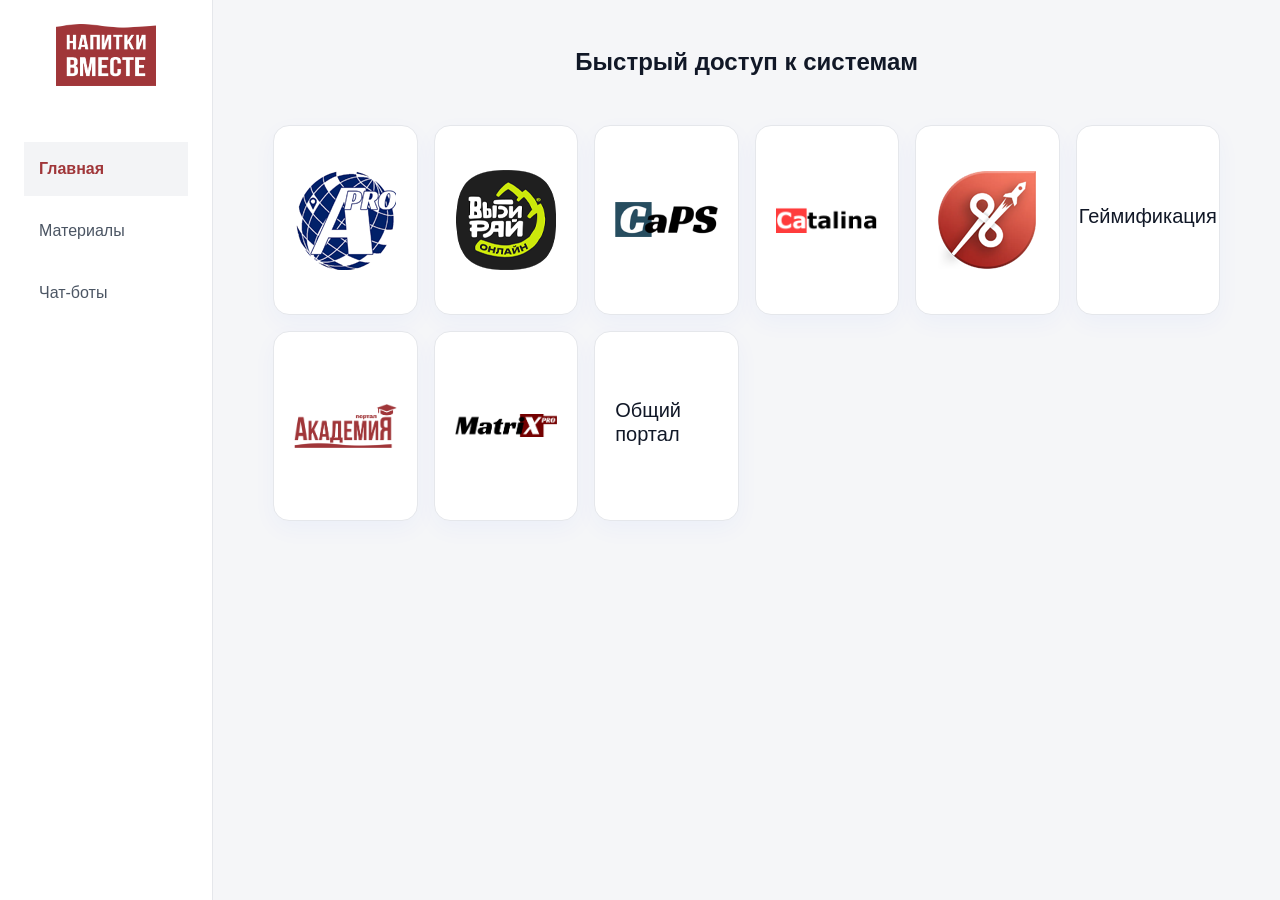
==== commit 551d9f8b: "fix render sidebar" ====
--- a/index.html
+++ b/index.html
@@ -4,478 +4,131 @@
     <meta charset="UTF-8">
     <meta name="viewport" content="width=device-width, initial-scale=1.0">
     <link rel="stylesheet" href="src/css/bootstrap.css">
-    <link rel="stylesheet" href="https://cdn.jsdelivr.net/npm/bootstrap-icons@1.11.3/font/bootstrap-icons.min.css">
     <link rel="stylesheet" href="src/css/main.css">
     <title>SWEHelp</title>
 </head>
 <body>
     <div class="page-shell">
-        <div data-nav-mobile></div>
+        <div class="nav-mobile-shell">
+            <nav class="navbar navbar-light bg-white border-bottom d-md-none">
+                <div class="container-fluid px-3">
+                    <a class="navbar-brand fw-semibold" href="index.html">SWE Help</a>
+                    <button class="navbar-toggler" type="button" data-bs-toggle="offcanvas" data-bs-target="#mobileSidebar" aria-controls="mobileSidebar">
+                        <span class="navbar-toggler-icon"></span>
+                    </button>
+                </div>
+            </nav>
+
+            <div class="offcanvas offcanvas-start" tabindex="-1" id="mobileSidebar" aria-labelledby="mobileSidebarLabel">
+                <div class="offcanvas-header">
+                    <h5 class="offcanvas-title fw-semibold" id="mobileSidebarLabel">Меню</h5>
+                    <button type="button" class="btn-close" data-bs-dismiss="offcanvas" aria-label="Close"></button>
+                </div>
+                <div class="offcanvas-body p-3">
+                    <div class="d-flex flex-column gap-2">
+                        <a class="nav-link" href="index.html">Главная</a>
+                        <a class="nav-link" href="resource.html">Материалы</a>
+                        <a class="nav-link" href="chats.html">Чат-боты</a>
+                    </div>
+                </div>
+            </div>
+        </div>
 
         <div class="container-fluid m-0 p-0">
             <div class="row min-vh-100 g-0">
-                <div data-nav-sidebar></div>
+                <aside class="nav-desktop-shell sidebar col-md-3 col-lg-2 d-none d-md-flex flex-column justify-content-between p-4">
+                    <div>
+                        <div class="brand mb-5 text-center">
+                            <img src="src/img/logo.png" alt="Logo" class="mb-2">
+                        </div>
+                        <nav class="nav flex-column gap-2 mt-5">
+                            <a class="nav-link" href="index.html">Главная</a>
+                            <a class="nav-link" href="resource.html">Материалы</a>
+                            <a class="nav-link" href="chats.html">Чат-боты</a>
+                        </nav>
+                    </div>
+                </aside>
 
                 <main class="col-12 col-md-9 col-lg-10 p-4 p-lg-5">
                     <div class="container-fluid">
-                        <div class="head-block mb-4 mb-md-5 mt-3 mt-md-5 d-flex flex-column flex-md-row align-items-md-center justify-content-between gap-2">
-                            <h2 class="h4 fw-semibold mb-0 text-center">Материалы</h2>
-                            <input type="text" class="form-control w-md-25" placeholder="Поиск..." />
+                        <div class="mb-4 text-center mb-5">
+                            <h2 class="h4 fw-semibold mb-0">Быстрый доступ к системам</h2>
                         </div>
-                        <div class="row accordion" id="resourceAccordion">
-                            
-                            <div class="card-wrapper col-12 col-lg-6 col-xl-4">
-                                <div class="resource-accordion card border-0 shadow-sm h-100 mb-4">
-                                    <div class="card-body p-0">
-                                        <button class="accordion-toggle collapsed w-100 text-start border-0 bg-transparent px-3 py-4 fw-semibold d-flex justify-content-between align-items-center" type="button" data-bs-toggle="collapse" data-bs-target="#resource-swe" aria-expanded="false" aria-controls="resource-swe">
-                                            <div class="title d-flex align-items-center gap-2">
-                                                <img src="src/img/swe.png" alt="SalesWorks" class="icon">
-                                                <span>SalesWorks (SWE)</span>
-                                            </div>
-                                            <span class="accordion-icon"></span>
-                                        </button>
-                                        <div class="collapse" data-bs-parent="#resourceAccordion" id="resource-swe">
-                                            <div class="px-2">
-                                                <div class="row">
-                                                    <ul class="list-group list-group-flush">
-                                                        <li class="list-group-item">
-                                                            <div class="list-item d-flex align-items-center justify-content-between gap-3">
-                                                                <div class="d-flex align-items-center gap-2 flex-grow-1">
-                                                                    <div class="item-icon">
-                                                                        <i class="bi bi-file-earmark-pdf"></i>
-                                                                    </div>
-                                                                    <div class="item-content">
-                                                                        <h6 class="mb-1">Тренинговый материал Работы в системе Sales Works (Mobile)</h6>
-                                                                        <p class="text-muted mb-0 small">PDF</p>
-                                                                    </div>
-                                                                </div>
-                                                                <a class="btn btn-sm btn-primary py-2 px-3" href="src/materials/SWE/Тренинговый_материал_Работа_в_системе_Sales_Works_(Mobile).pdf" target="_blank" rel="noopener noreferrer">Открыть</a>
-                                                            </div>
-                                                        </li>
-                                                        <li class="list-group-item">
-                                                            <div class="list-item d-flex align-items-center justify-content-between gap-3">
-                                                                <div class="d-flex align-items-center gap-2 flex-grow-1">
-                                                                    <div class="item-icon">
-                                                                        <i class="bi bi-file-earmark-pdf"></i>
-                                                                    </div>
-                                                                    <div class="item-content">
-                                                                        <h6 class="mb-1">Тренинговый материал Работа в SWE WEB</h6>
-                                                                        <p class="text-muted mb-0 small">PDF</p>
-                                                                    </div>
-                                                                </div>
-                                                                <a class="btn btn-sm btn-primary py-2 px-3" href="src/materials/SWE/Тренинговый_материал_Работа_в_SWE_WEB.pdf" target="_blank" rel="noopener noreferrer">Открыть</a>
-                                                            </div>
-                                                        </li>
-                                                        <li class="list-group-item">
-                                                            <div class="list-item d-flex align-items-center justify-content-between gap-3">
-                                                                <div class="d-flex align-items-center gap-2 flex-grow-1">
-                                                                    <div class="item-icon">
-                                                                        <i class="bi bi-file-earmark-pdf"></i>
-                                                                    </div>
-                                                                    <div class="item-content">
-                                                                        <h6 class="mb-1">Установочный файл SWE Mobile</h6>
-                                                                        <p class="text-muted mb-0 small">PDF</p>
-                                                                    </div>
-                                                                </div>
-                                                                <a class="btn btn-sm btn-primary py-2 px-3" href="src/materials/SWE/SWEAndroidMobileInstaller 2.73.30.11864.apk" target="_blank" rel="noopener noreferrer">Скачать</a>
-                                                            </div>
-                                                        </li>
-                                                        <li class="list-group-item">
-                                                            <div class="list-item d-flex align-items-center justify-content-between gap-3">
-                                                                <div class="d-flex align-items-center gap-2 flex-grow-1">
-                                                                    <div class="item-icon">
-                                                                        <i class="bi bi-file-earmark-pdf"></i>
-                                                                    </div>
-                                                                    <div class="item-content">
-                                                                        <h6 class="mb-1">Тренинговый материал Работа в системе Sales Works (Manager Module)</h6>
-                                                                        <p class="text-muted mb-0 small">PDF</p>
-                                                                    </div>
-                                                                </div>
-                                                                <a class="btn btn-sm btn-primary py-2 px-3" href="src/materials/SWE/Тренинговый%20материал_Работа%20в%20системе%20Sales%20Works%20(Manager%20Module).pdf" target="_blank" rel="noopener noreferrer">Открыть</a>
-                                                            </div>
-                                                        </li>
-                                                    </ul>
-                                                </div>
-                                            </div>
-                                        </div>
+
+                        <div class="row g-3">
+                            <div class="col-12 col-sm-6 col-lg-3 col-xl-2">
+                                <a href="https://napitkivmeste.tech/atlas/" class="tile-link h-100 d-flex justify-content-center align-items-center">
+                                    <div class="tile-body ">
+                                        <img src="src/img/icon_text/Atlas.png" class="h-25" alt="Atlas" />
                                     </div>
-                                </div>
+                                    <span class="tile-hover">Перейти</span>
+                                </a>
                             </div>
-
-                            <div class="card-wrapper col-12 col-lg-6 col-xl-4">
-                                <div class="resource-accordion card border-0 shadow-sm h-100 mb-4">
-                                    <div class="card-body p-0">
-                                        <button class="accordion-toggle collapsed w-100 text-start border-0 bg-transparent px-3 py-4 pb-4 fw-semibold d-flex justify-content-between align-items-center" type="button" data-bs-toggle="collapse" data-bs-target="#resource-atlas-sm" aria-expanded="false" aria-controls="resource-atlas-sm">
-                                            <div class="title d-flex align-items-center gap-2">
-                                                <img src="src/img/atlas.png" alt="Atlas" class="icon">
-                                                <span>Atlas</span>
-                                            </div>
-                                            <span class="accordion-icon"></span>
-                                        </button>
-                                        <div class="collapse" data-bs-parent="#resourceAccordion" id="resource-atlas-sm">
-                                            <div class="px-2">
-                                                <div class="row">
-                                                    <ul class="list-group list-group-flush pb-0">
-                                                        <li class="list-group-item">
-                                                            <div class="list-item d-flex align-items-center justify-content-between gap-3">
-                                                                <div class="d-flex align-items-center gap-2 flex-grow-1">
-                                                                    <div class="item-icon">
-                                                                        <i class="bi bi-file-earmark-pdf"></i>
-                                                                    </div>
-                                                                    <div class="item-content">
-                                                                        <h6 class="mb-1">Тренинговый материал AtlasPro</h6>
-                                                                        <p class="text-muted mb-0 small">PDF</p>
-                                                                    </div>
-                                                                </div>
-                                                                <a class="btn btn-sm btn-primary py-2 px-3" href="src/materials/Atlas%20+%20SM/Тренинговый_материал_AtlasPro.pdf" target="_blank" rel="noopener noreferrer">Открыть</a>
-                                                            </div>
-                                                        </li>
-                                                        <li class="list-group-item">
-                                                            <div class="list-item d-flex align-items-center justify-content-between gap-3">
-                                                                <div class="d-flex align-items-center gap-2 flex-grow-1">
-                                                                    <div class="item-icon">
-                                                                        <i class="bi bi-file-earmark-pdf"></i>
-                                                                    </div>
-                                                                    <div class="item-content">
-                                                                        <h6 class="mb-1">Тренинговый материал SmartMerch</h6>
-                                                                        <p class="text-muted mb-0 small">PDF</p>
-                                                                    </div>
-                                                                </div>
-                                                                <a class="btn btn-sm btn-primary py-2 px-3" href="src/materials/Atlas%20+%20SM/Тренинговый_материал_SmartMerch.pdf" target="_blank" rel="noopener noreferrer">Открыть</a>
-                                                            </div>
-                                                        </li>
-                                                    </ul>
-                                                </div>
-                                            </div>
-                                        </div>
+                            <div class="col-12 col-sm-6 col-lg-3 col-xl-2">
+                                <a href="https://xn--80aabd5ahbordgv4l.xn--p1ai/" class="tile-link h-100 d-flex justify-content-center align-items-center">
+                                    <div class="tile-body ">
+                                        <img src="src/img/icon_text/b2b.png" class="m-0 p-0" alt="B2B" />
                                     </div>
-                                </div>
+                                    <span class="tile-hover">Перейти</span>
+                                </a>
                             </div>
-
-                            <div class="card-wrapper col-12 col-lg-6 col-xl-4">
-                                <div class="resource-accordion card border-0 shadow-sm h-100 mb-4">
-                                    <div class="card-body p-0">
-                                        <button class="accordion-toggle collapsed w-100 text-start border-0 bg-transparent px-3 py-4 pb-4 fw-semibold d-flex justify-content-between align-items-center" type="button" data-bs-toggle="collapse" data-bs-target="#resource-b2b" aria-expanded="false" aria-controls="resource-b2b">
-                                            <div class="title d-flex align-items-center gap-2">
-                                                <img src="src/img/b2b.png" alt="B2B" class="icon">
-                                                <span>B2B</span>
-                                            </div>
-                                            <span class="accordion-icon"></span>
-                                        </button>
-                                        <div class="collapse" data-bs-parent="#resourceAccordion" id="resource-b2b">
-                                            <div class="px-2">
-                                                <div class="row">
-                                                    <ul class="list-group list-group-flush">
-                                                        <li class="list-group-item">
-                                                            <div class="list-item d-flex align-items-center justify-content-between gap-3">
-                                                                <div class="d-flex align-items-center gap-2 flex-grow-1">
-                                                                    <div class="item-icon">
-                                                                        <i class="bi bi-file-earmark-pdf"></i>
-                                                                    </div>
-                                                                    <div class="item-content">
-                                                                        <h6 class="mb-1">Тренинговый материал B2B</h6>
-                                                                        <p class="text-muted mb-0 small">PDF</p>
-                                                                    </div>
-                                                                </div>
-                                                                <a class="btn btn-sm btn-primary py-2 px-3" href="src/materials/B2B/Тренинговый_материал_B2B.pdf" target="_blank" rel="noopener noreferrer">Открыть</a>
-                                                            </div>
-                                                        </li>
-                                                    </ul>
-                                                </div>
-                                            </div>
-                                        </div>
+                            <div class="col-12 col-sm-6 col-lg-3 col-xl-2">
+                                <a href="https://caps.napitkivmeste.tech/" class="tile-link h-100 d-flex justify-content-center align-items-center">
+                                    <div class="tile-body ">
+                                        <img src="src/img/icon_text/caps.png" class="m-0 p-0" alt="Caps" />
                                     </div>
-                                </div>
+                                    <span class="tile-hover">Перейти</span>
+                                </a>
                             </div>
-
-                            <div class="card-wrapper col-12 col-lg-6 col-xl-4">
-                                <div class="resource-accordion card border-0 shadow-sm h-100 mb-4">
-                                    <div class="card-body p-0">
-                                        <button class="accordion-toggle collapsed w-100 text-start border-0 bg-transparent px-3 py-4 fw-semibold d-flex justify-content-between align-items-center" type="button" data-bs-toggle="collapse" data-bs-target="#resource-caps" aria-expanded="false" aria-controls="resource-caps">
-                                            <div class="title d-flex align-items-center gap-2">
-                                                <img src="src/img/caps.jpg" alt="Caps" class="icon">
-                                                <span>Caps</span>
-                                            </div>
-                                            <span class="accordion-icon"></span>
-                                        </button>
-                                        <div class="collapse" data-bs-parent="#resourceAccordion" id="resource-caps">
-                                            <div class="px-2">
-                                                <div class="row">
-                                                    <ul class="list-group list-group-flush">
-                                                        <li class="list-group-item">
-                                                            <div class="list-item d-flex align-items-center justify-content-between gap-3">
-                                                                <div class="d-flex align-items-center gap-2 flex-grow-1">
-                                                                    <div class="item-icon">
-                                                                        <i class="bi bi-file-earmark-pdf"></i>
-                                                                    </div>
-                                                                    <div class="item-content">
-                                                                        <h6 class="mb-1">Тренинговый материал ТМАР (Для ТСС) </h6>
-                                                                        <p class="text-muted mb-0 small">PDF</p>
-                                                                    </div>
-                                                                </div>
-                                                                <a class="btn btn-sm btn-primary py-2 px-3" href="src/materials/Caps/Тренинговый_материал_Капс.pdf" target="_blank" rel="noopener noreferrer">Открыть</a>
-                                                            </div>
-                                                        </li>
-                                                    </ul>
-                                                </div>
-                                            </div>
-                                        </div>
+                            <div class="col-12 col-sm-6 col-lg-3 col-xl-2">
+                                <a href="https://napitkivmeste.tech/catalina/" class="tile-link h-100 d-flex justify-content-center align-items-center">
+                                    <div class="tile-body ">
+                                        <img src="src/img/icon_text/Catalina.png" class="m-0 p-0" alt="Catalina">
                                     </div>
-                                </div>
+                                    <span class="tile-hover">Перейти</span>
+                                </a>
                             </div>
-
-                            <div class="card-wrapper col-12 col-lg-6 col-xl-4">
-                                <div class="resource-accordion card border-0 shadow-sm h-100 mb-4">
-                                    <div class="card-body p-0">
-                                        <button class="accordion-toggle collapsed w-100 text-start border-0 bg-transparent px-3 py-4 fw-semibold d-flex justify-content-between align-items-center" type="button" data-bs-toggle="collapse" data-bs-target="#resource-catalina" aria-expanded="false" aria-controls="resource-catalina">
-                                            <div class="title d-flex align-items-center gap-2">
-                                                <img src="src/img/logo.png">
-                                                <span>Catalina</span>
-                                            </div>
-                                            <span class="accordion-icon"></span>
-                                        </button>
-                                        <div class="collapse" data-bs-parent="#resourceAccordion" id="resource-catalina">
-                                            <div class="px-2">
-                                                <div class="row">
-                                                    <ul class="list-group list-group-flush">
-                                                        <li class="list-group-item">
-                                                            <div class="list-item d-flex align-items-center justify-content-between gap-3">
-                                                                <div class="d-flex align-items-center gap-2 flex-grow-1">
-                                                                    <div class="item-icon">
-                                                                        <i class="bi bi-file-earmark-pdf"></i>
-                                                                    </div>
-                                                                    <div class="item-content">
-                                                                        <h6 class="mb-1">Тренинговый материал Catalina</h6>
-                                                                        <p class="text-muted mb-0 small">PDF</p>
-                                                                    </div>
-                                                                </div>
-                                                                <a class="btn btn-sm btn-primary py-2 px-3" href="src/materials/Catalina/Тренинговый_материал_Catalina.pdf" target="_blank" rel="noopener noreferrer">Открыть</a>
-                                                            </div>
-                                                        </li>
-                                                    </ul>
-                                                </div>
-                                            </div>
-                                        </div>
+                            <div class="col-12 col-sm-6 col-lg-3 col-xl-2">
+                                <a href="https://sweweb3ru.napitkivmeste.pro/SalesWorksWeb_SCBD_Support/Login.aspx?ReturnUrl=%2fSalesWorksWeb_SCBD_Support%2fdefault.aspx#Product=MzM4MDQ%3d%24MzA2OQ%3d%3d%24QXphdFphZw%3d%3d&ViewMode=View" class="tile-link h-100 d-flex justify-content-center align-items-center">
+                                    <div class="tile-body ">
+                                        <img src="src/img/icon_text/swe.png" class="m-0 p-0" alt="SWE" />
                                     </div>
-                                </div>
+                                    <span class="tile-hover">Перейти</span>
+                                </a>
                             </div>
-
-                            <div class="card-wrapper col-12 col-lg-6 col-xl-4">
-                                <div class="resource-accordion card border-0 shadow-sm h-100 mb-4">
-                                    <div class="card-body p-0">
-                                        <button class="accordion-toggle collapsed w-100 text-start border-0 bg-transparent px-3 py-4 fw-semibold d-flex justify-content-between align-items-center" type="button" data-bs-toggle="collapse" data-bs-target="#resource-cubes" aria-expanded="false" aria-controls="resource-cubes">
-                                            <div class="title d-flex align-items-center gap-2">
-                                                <img src="src/img/Cubes.png" alt="Cubes" class="icon">
-                                                <span>Cubes</span>
-                                            </div>
-                                            <span class="accordion-icon"></span>
-                                        </button>
-                                        <div class="collapse" data-bs-parent="#resourceAccordion" id="resource-cubes">
-                                            <div class="px-2">
-                                                <div class="row">
-                                                    <ul class="list-group list-group-flush">
-                                                        <li class="list-group-item">
-                                                            <div class="list-item d-flex align-items-center justify-content-between gap-3">
-                                                                <div class="d-flex align-items-center gap-2 flex-grow-1">
-                                                                    <div class="item-icon">
-                                                                        <i class="bi bi-file-earmark-pdf"></i>
-                                                                    </div>
-                                                                    <div class="item-content">
-                                                                        <h6 class="mb-1">Изменение подключения в запросах</h6>
-                                                                        <p class="text-muted mb-0 small">PDF</p>
-                                                                    </div>
-                                                                </div>
-                                                                <a class="btn btn-sm btn-primary py-2 px-3" href="src/materials/Cubes/Изменение_подключения_в_запросах.pdf" target="_blank" rel="noopener noreferrer">Открыть</a>
-                                                            </div>
-                                                        </li>
-                                                        <li class="list-group-item">
-                                                            <div class="list-item d-flex align-items-center justify-content-between gap-3">
-                                                                <div class="d-flex align-items-center gap-2 flex-grow-1">
-                                                                    <div class="item-icon">
-                                                                        <i class="bi bi-file-earmark-pdf"></i>
-                                                                    </div>
-                                                                    <div class="item-content">
-                                                                        <h6 class="mb-1">Изменение подключения в кубах</h6>
-                                                                        <p class="text-muted mb-0 small">PDF</p>
-                                                                    </div>
-                                                                </div>
-                                                                <a class="btn btn-sm btn-primary py-2 px-3" href="src/materials/Cubes/Изменение_подключения_в_кубах.pdf" target="_blank" rel="noopener noreferrer">Открыть</a>
-                                                            </div>
-                                                        </li>
-                                                        <li class="list-group-item">
-                                                            <div class="list-item d-flex align-items-center justify-content-between gap-3">
-                                                                <div class="d-flex align-items-center gap-2 flex-grow-1">
-                                                                    <div class="item-icon">
-                                                                        <i class="bi bi-file-earmark-zip"></i>
-                                                                    </div>
-                                                                    <div class="item-content">
-                                                                        <h6 class="mb-1">Cubes.zip</h6>
-                                                                        <p class="text-muted mb-0 small">ZIP</p>
-                                                                    </div>
-                                                                </div>
-                                                                <a class="btn btn-sm btn-primary py-2 px-3" href="src/materials/Cubes/Cubes.zip" target="_blank" rel="noopener noreferrer">Открыть</a>
-                                                            </div>
-                                                        </li>
-                                                    </ul>
-                                                </div>
-                                            </div>
-                                        </div>
+                            <div class="col-12 col-sm-6 col-lg-3 col-xl-2">
+                                <a href="https://napitkivmeste.tech/a-gami/login" class="tile-link h-100 d-flex justify-content-center align-items-center">
+                                    <div class="tile-body ">
+                                        <h5>Геймификация</h5>
                                     </div>
-                                </div>
+                                    <span class="tile-hover">Перейти</span>
+                                </a>
                             </div>
-
-                            <div class="card-wrapper col-12 col-lg-6 col-xl-4">
-                                <div class="resource-accordion card border-0 shadow-sm h-100 mb-4">
-                                    <div class="card-body p-0">
-                                            <button class="accordion-toggle collapsed w-100 text-start border-0 bg-transparent px-3 py-4 fw-semibold d-flex justify-content-between align-items-center" type="button" data-bs-toggle="collapse" data-bs-target="#resource-qlik" aria-expanded="false" aria-controls="resource-qlik">
-                                            <div class="title d-flex align-items-center gap-2">
-                                                <img src="src/img/qlik.png" alt="QLIK" class="icon">
-                                                <span>QLIK</span>
-                                            </div>
-                                            <span class="accordion-icon"></span>
-                                        </button>
-                                        <div class="collapse" data-bs-parent="#resourceAccordion" id="resource-qlik">
-                                            <div class="px-2">
-                                                <div class="row">
-                                                    <ul class="list-group list-group-flush">
-                                                        <li class="list-group-item">
-                                                            <div class="list-item d-flex align-items-center justify-content-between gap-3">
-                                                                <div class="d-flex align-items-center gap-2 flex-grow-1">
-                                                                    <div class="item-icon">
-                                                                        <i class="bi bi-file-earmark-pdf"></i>
-                                                                    </div>
-                                                                    <div class="item-content">
-                                                                        <h6 class="mb-1">Тренинговый материал Qlik Sense Hub DSR</h6>
-                                                                        <p class="text-muted mb-0 small">PDF</p>
-                                                                    </div>
-                                                                </div>
-                                                                <a class="btn btn-sm btn-primary py-2 px-3" href="src/materials/QLIK/Тренинговый_материал_Qlik_Sense_Hub_DSR.pdf" target="_blank" rel="noopener noreferrer">Открыть</a>
-                                                            </div>
-                                                        </li>
-                                                        <li class="list-group-item">
-                                                            <div class="list-item d-flex align-items-center justify-content-between gap-3">
-                                                                <div class="d-flex align-items-center gap-2 flex-grow-1">
-                                                                    <div class="item-icon">
-                                                                        <i class="bi bi-file-earmark-pdf"></i>
-                                                                    </div>
-                                                                    <div class="item-content">
-                                                                        <h6 class="mb-1">Тренинговый материал Qlik Sense Hub</h6>
-                                                                        <p class="text-muted mb-0 small">PDF</p>
-                                                                    </div>
-                                                                </div>
-                                                                <a class="btn btn-sm btn-primary py-2 px-3" href="src/materials/QLIK/Тренинговый_материал_Qlik_Sense_Hub.pdf" target="_blank" rel="noopener noreferrer">Открыть</a>
-                                                            </div>
-                                                        </li>
-                                                        <li class="list-group-item">
-                                                            <div class="list-item d-flex align-items-center justify-content-between gap-3">
-                                                                <div class="d-flex align-items-center gap-2 flex-grow-1">
-                                                                    <div class="item-icon">
-                                                                        <i class="bi bi-file-earmark-pdf"></i>
-                                                                    </div>
-                                                                    <div class="item-content">
-                                                                        <h6 class="mb-1">Тренинговый материал Qlik Sense Hub Trade Equipment</h6>
-                                                                        <p class="text-muted mb-0 small">PDF</p>
-                                                                    </div>
-                                                                </div>
-                                                                <a class="btn btn-sm btn-primary py-2 px-3" href="src/materials/QLIK/Тренинговый%20материал%20Qlik%20Sense%20Hub_Trade%20Equipment.pdf" target="_blank" rel="noopener noreferrer">Открыть</a>
-                                                            </div>
-                                                        </li>
-                                                    </ul>
-                                                </div>
-                                            </div>
-                                        </div>
+                            <div class="col-12 col-sm-6 col-lg-3 col-xl-2">
+                                <a href="https://academia-portal.napitkivmeste.ru/home" class="tile-link h-100 d-flex justify-content-center align-items-center">
+                                    <div class="tile-body ">
+                                        <img src="src/img/icon_text/academia.png" class="m-0 p-0" alt="Академия" />
                                     </div>
-                                </div>
+                                    <span class="tile-hover">Перейти</span>
+                                </a>
                             </div>
-
-                            <div class="card-wrapper col-12 col-lg-6 col-xl-4">
-                                <div class="resource-accordion card border-0 shadow-sm h-100 mb-4">
-                                    <div class="card-body p-0">
-                                        <button class="accordion-toggle collapsed w-100 text-start border-0 bg-transparent px-3 py-4 fw-semibold d-flex justify-content-between align-items-center" type="button" data-bs-toggle="collapse" data-bs-target="#resource-tmar" aria-expanded="false" aria-controls="resource-tmar">
-                                            <div class="title d-flex align-items-center gap-2">
-                                                <img src="src/img/logo.png" alt="TMAR" class="icon">
-                                                <span>TMAR</span>
-                                            </div>
-                                            <span class="accordion-icon"></span>
-                                        </button>
-                                        <div class="collapse" data-bs-parent="#resourceAccordion" id="resource-tmar">
-                                            <div class="px-2">
-                                                <div class="row">
-                                                    <ul class="list-group list-group-flush">
-                                                        <li class="list-group-item">
-                                                            <div class="list-item d-flex align-items-center justify-content-between gap-3">
-                                                                <div class="d-flex align-items-center gap-2 flex-grow-1">
-                                                                    <div class="item-icon">
-                                                                        <i class="bi bi-file-earmark-pdf"></i>
-                                                                    </div>
-                                                                    <div class="item-content">
-                                                                        <h6 class="mb-1">Тренинговый материал TMAR for SalesTeam [ТСС]</h6>
-                                                                        <p class="text-muted mb-0 small">PDF</p>
-                                                                    </div>
-                                                                </div>
-                                                                <a class="btn btn-sm btn-primary py-2 px-3" href="src/materials/TMAR/Тренинговый_материал_TMAR_for_SalesTeam(для_ТСС).PDF" target="_blank" rel="noopener noreferrer">Открыть</a>
-                                                            </div>
-                                                        </li>
-                                                        <li class="list-group-item">
-                                                            <div class="list-item d-flex align-items-center justify-content-between gap-3">
-                                                                <div class="d-flex align-items-center gap-2 flex-grow-1">
-                                                                    <div class="item-icon">
-                                                                        <i class="bi bi-file-earmark-pdf"></i>
-                                                                    </div>
-                                                                    <div class="item-content">
-                                                                        <h6 class="mb-1">Тренинговый материал TMAR for SalesTeam [Фаза 2]</h6>
-                                                                        <p class="text-muted mb-0 small">PDF</p>
-                                                                    </div>
-                                                                </div>
-                                                                <a class="btn btn-sm btn-primary py-2 px-3" href="src/materials/TMAR/Тренинговый_материал_TMAR_phase 2 for SalesTeam_TMTeam (1).pdf" target="_blank" rel="noopener noreferrer">Открыть</a>
-                                                            </div>
-                                                        </li>
-                                                    </ul>
-                                                </div>
-                                            </div>
-                                        </div>
+                            <div class="col-12 col-sm-6 col-lg-3 col-xl-2">
+                                <a href="https://napitkivmeste.tech/matrix/" class="tile-link h-100 d-flex justify-content-center align-items-center">
+                                    <div class="tile-body ">
+                                        <img src="src/img/icon_text/matrix.png" class="m-0 p-0" alt="Академия" />
                                     </div>
-                                </div>
+                                    <span class="tile-hover">Перейти</span>
+                                </a>
                             </div>
-
-                            <div class="card-wrapper col-12 col-lg-6 col-xl-4">
-                                <div class="resource-accordion card border-0 shadow-sm h-100 mb-4">
-                                    <div class="card-body p-0">
-                                        <button class="accordion-toggle collapsed w-100 text-start border-0 bg-transparent px-3 py-4 fw-semibold d-flex justify-content-between align-items-center" type="button" data-bs-toggle="collapse" data-bs-target="#resource-plan" aria-expanded="false" aria-controls="resource-plan">
-                                            <div class="title d-flex align-items-center gap-2">
-                                                <img src="src/img/logo.png" alt="Утреннее планирование" class="icon">
-                                                <span>Утреннее планирование</span>
-                                            </div>
-                                            <span class="accordion-icon"></span>
-                                        </button>
-                                        <div class="collapse" data-bs-parent="#resourceAccordion" id="resource-plan">
-                                            <div class="px-2">
-                                                <div class="row">
-                                                    <ul class="list-group list-group-flush">
-                                                        <li class="list-group-item">
-                                                            <div class="list-item d-flex align-items-center justify-content-between gap-3">
-                                                                <div class="d-flex align-items-center gap-2 flex-grow-1">
-                                                                    <div class="item-icon">
-                                                                        <i class="bi bi-file-earmark-pdf"></i>
-                                                                    </div>
-                                                                    <div class="item-content">
-                                                                        <h6 class="mb-1">Тренинговый материал Планирование в Online Dashboard (для ТПД)</h6>
-                                                                        <p class="text-muted mb-0 small">PDF</p>
-                                                                    </div>
-                                                                </div>
-                                                                <a class="btn btn-sm btn-primary py-2 px-3" href="src/materials/Утреннее%20планирование/Тренинговый_материал_Планирование_в_Online_Dashboard_(для_ТПД).pdf" target="_blank" rel="noopener noreferrer">Открыть</a>
-                                                            </div>
-                                                        </li>
-                                                    </ul>
-                                                </div>
-                                            </div>
-                                        </div>
+                            <div class="col-12 col-sm-6 col-lg-3 col-xl-2">
+                                <a href="https://napitkivmeste.tech/" class="tile-link h-100 d-flex justify-content-center align-items-center">
+                                    <div class="tile-body ">
+                                        <h5>Общий портал</h5>
                                     </div>
-                                </div>
+                                    <span class="tile-hover">Перейти</span>
+                                </a>
                             </div>
                         </div>
-
-
                     </div>
                 </main>
             </div>
